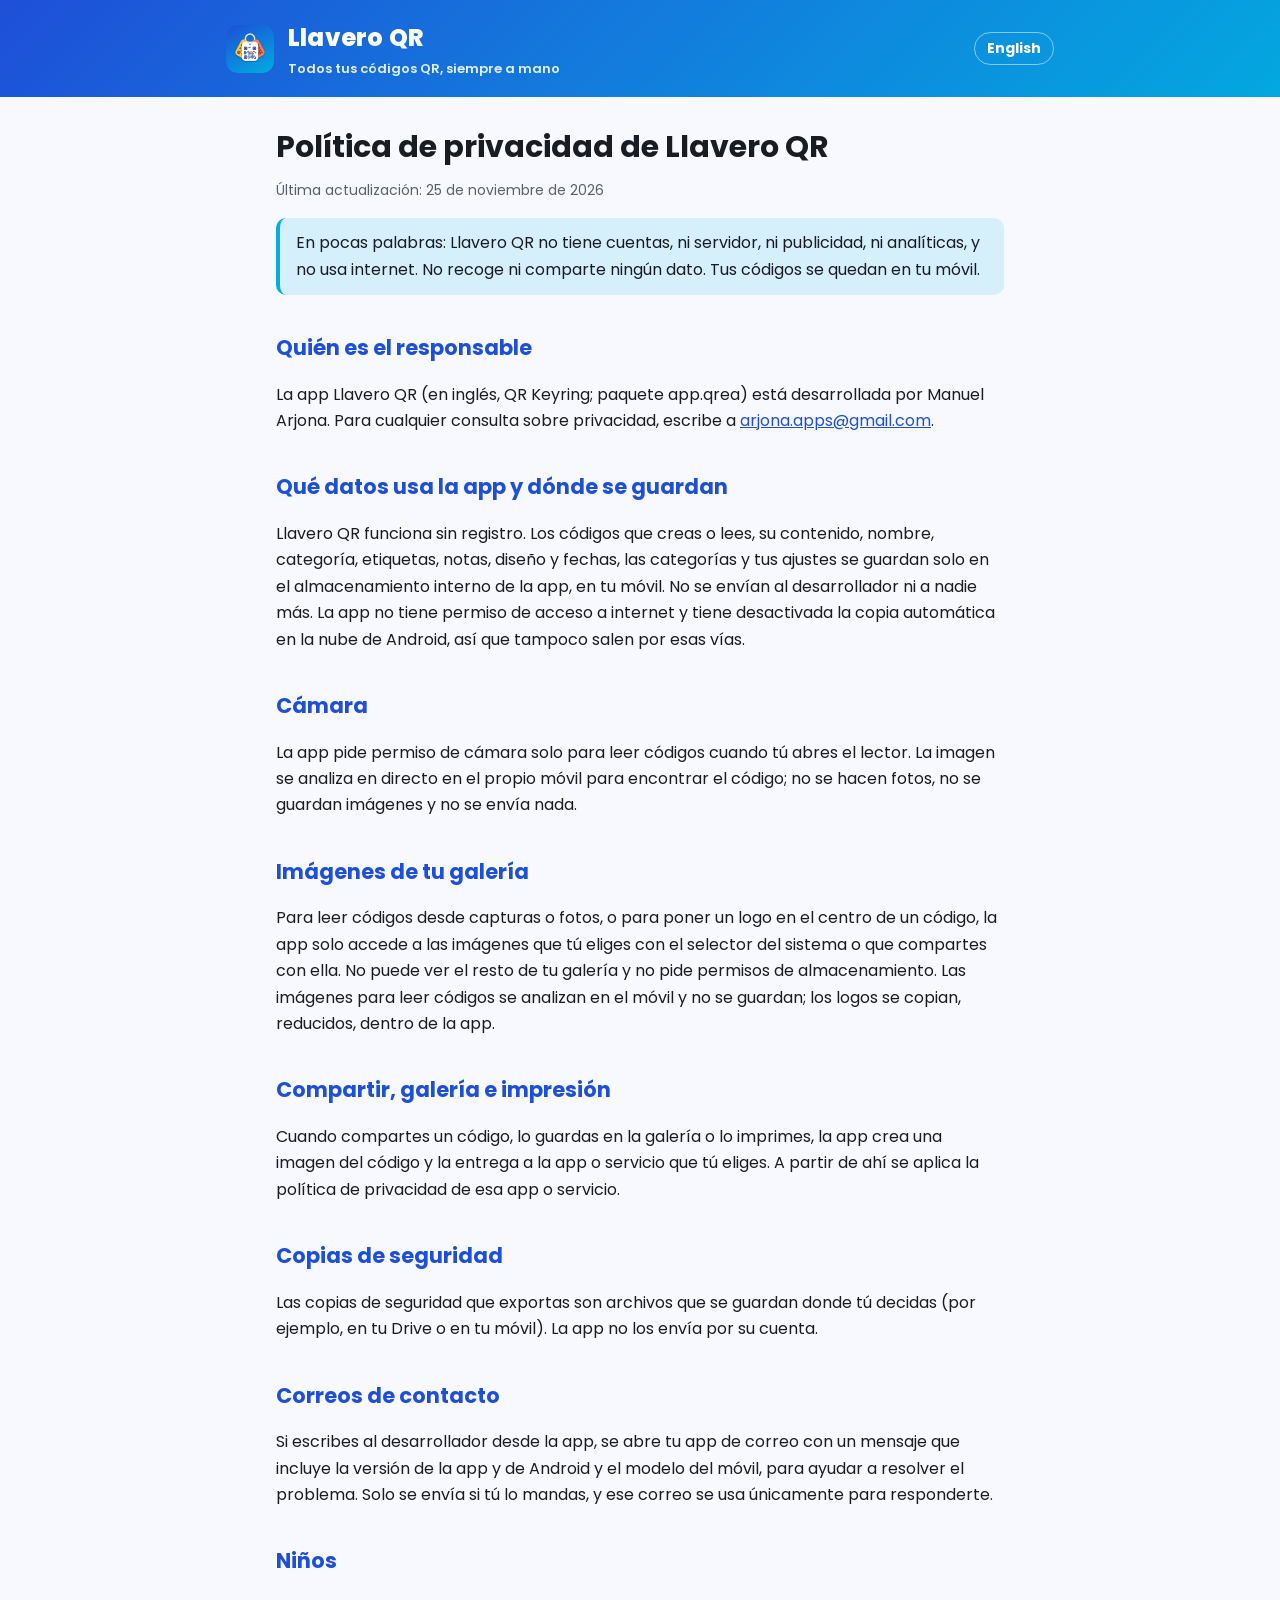
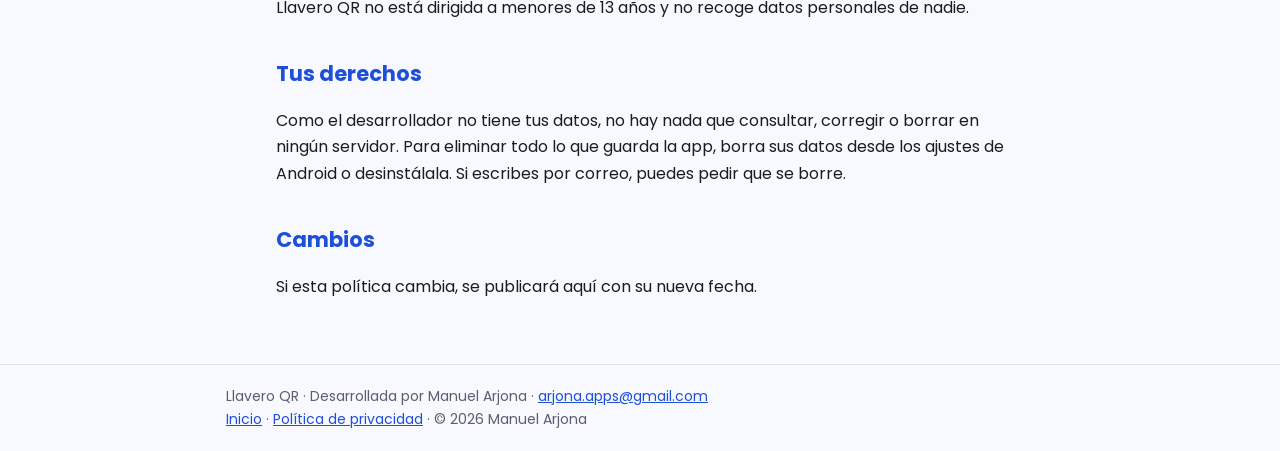
==== privacidad.html @ f52c0aac "Web y política de privacidad de Llavero QR Co-Authored-By: Claude Opus 5.5 <noreply@anthropic.com> C" ====
<!doctype html>
<html lang="es">
<head>
<meta charset="utf-8">
<meta name="viewport" content="width=device-width, initial-scale=1">
<meta name="theme-color" content="#1E4FD8">
<link rel="icon" href="favicon.png" type="image/png">
<link rel="preconnect" href="https://fonts.googleapis.com">
<link rel="preconnect" href="https://fonts.gstatic.com" crossorigin>
<link href="https://fonts.googleapis.com/css2?family=Poppins:wght@400;600;700;800&display=swap" rel="stylesheet">
<link rel="stylesheet" href="estilo.css">
<title>Privacidad de Llavero QR</title>
<meta name="description" content="Política de privacidad de la app Llavero QR.">
</head>
<body>
<header><div class="cab"><img src="icono.png" alt=""><div><a class="marca" href="index.html">Llavero QR</a><small>Todos tus códigos QR, siempre a mano</small></div><a class="idioma" href="privacy.html">English</a></div></header>
<main class="texto">
<h1>Política de privacidad de Llavero QR</h1>
<p class="fecha">Última actualización: 25 de noviembre de 2026</p>
<p class="nota">En pocas palabras: Llavero QR no tiene cuentas, ni servidor, ni publicidad, ni analíticas, y no usa internet. No recoge ni comparte ningún dato. Tus códigos se quedan en tu móvil.</p>

<h2>Quién es el responsable</h2>
<p>La app Llavero QR (en inglés, QR Keyring; paquete app.qrea) está desarrollada por Manuel Arjona. Para cualquier consulta sobre privacidad, escribe a <a href="mailto:arjona.apps@gmail.com?subject=APP%20Llavero%20QR%20-%20Privacidad">arjona.apps@gmail.com</a>.</p>

<h2>Qué datos usa la app y dónde se guardan</h2>
<p>Llavero QR funciona sin registro. Los códigos que creas o lees, su contenido, nombre, categoría, etiquetas, notas, diseño y fechas, las categorías y tus ajustes se guardan solo en el almacenamiento interno de la app, en tu móvil. No se envían al desarrollador ni a nadie más. La app no tiene permiso de acceso a internet y tiene desactivada la copia automática en la nube de Android, así que tampoco salen por esas vías.</p>

<h2>Cámara</h2>
<p>La app pide permiso de cámara solo para leer códigos cuando tú abres el lector. La imagen se analiza en directo en el propio móvil para encontrar el código; no se hacen fotos, no se guardan imágenes y no se envía nada.</p>

<h2>Imágenes de tu galería</h2>
<p>Para leer códigos desde capturas o fotos, o para poner un logo en el centro de un código, la app solo accede a las imágenes que tú eliges con el selector del sistema o que compartes con ella. No puede ver el resto de tu galería y no pide permisos de almacenamiento. Las imágenes para leer códigos se analizan en el móvil y no se guardan; los logos se copian, reducidos, dentro de la app.</p>

<h2>Compartir, galería e impresión</h2>
<p>Cuando compartes un código, lo guardas en la galería o lo imprimes, la app crea una imagen del código y la entrega a la app o servicio que tú eliges. A partir de ahí se aplica la política de privacidad de esa app o servicio.</p>

<h2>Copias de seguridad</h2>
<p>Las copias de seguridad que exportas son archivos que se guardan donde tú decidas (por ejemplo, en tu Drive o en tu móvil). La app no los envía por su cuenta.</p>

<h2>Correos de contacto</h2>
<p>Si escribes al desarrollador desde la app, se abre tu app de correo con un mensaje que incluye la versión de la app y de Android y el modelo del móvil, para ayudar a resolver el problema. Solo se envía si tú lo mandas, y ese correo se usa únicamente para responderte.</p>

<h2>Niños</h2>
<p>Llavero QR no está dirigida a menores de 13 años y no recoge datos personales de nadie.</p>

<h2>Tus derechos</h2>
<p>Como el desarrollador no tiene tus datos, no hay nada que consultar, corregir o borrar en ningún servidor. Para eliminar todo lo que guarda la app, borra sus datos desde los ajustes de Android o desinstálala. Si escribes por correo, puedes pedir que se borre.</p>

<h2>Cambios</h2>
<p>Si esta política cambia, se publicará aquí con su nueva fecha.</p>
</main>
<footer><div>Llavero QR · Desarrollada por Manuel Arjona · <a href="mailto:arjona.apps@gmail.com?subject=APP%20Llavero%20QR">arjona.apps@gmail.com</a><br>
<a href="index.html">Inicio</a> · <a href="privacidad.html">Política de privacidad</a> · © 2026 Manuel Arjona</div></footer>
</body>
</html>
---- estilo.css ----
:root{--azul:#1E4FD8;--cian:#00B0E0;--coral:#FF7A59;--crema:#E1F0FF;--acento:#1E4FD8;--fondo:#F8F9FF;--tarjeta:#FFFFFF;--texto:#191C22;--suave:#5A5F6E;--borde:#DCE2F0}
@media (prefers-color-scheme:dark){:root{--fondo:#10131A;--tarjeta:#1C1F27;--texto:#E1E2EC;--suave:#B4B9C8;--borde:#2E323C;--acento:#9DB7FF}}
*{box-sizing:border-box}
html{-webkit-text-size-adjust:100%}
body{margin:0;background:var(--fondo);color:var(--texto);font:16px/1.65 "Poppins",system-ui,-apple-system,"Segoe UI",Roboto,sans-serif}
header{background:linear-gradient(135deg,var(--azul) 0%,#1478DC 45%,var(--cian) 110%);color:#fff}
.cab{max-width:860px;margin:0 auto;padding:18px 16px;display:flex;align-items:center;gap:14px}
.cab img{width:48px;height:48px;border-radius:12px}
.cab a.marca{color:#fff;text-decoration:none;font-size:24px;font-weight:800;letter-spacing:.2px}
.cab small{display:block;color:var(--crema);font-size:13px;font-weight:600}
.cab .idioma{margin-left:auto;color:#fff;font-size:14px;font-weight:700;text-decoration:none;border:1.5px solid rgba(255,255,255,.5);border-radius:999px;padding:4px 12px}
.portada{max-width:860px;margin:0 auto;padding:28px 16px 40px}
.portada h1{font-size:34px;line-height:1.15;margin:0 0 12px;font-weight:800}
.portada p{color:#EAF4FF;font-size:18px;margin:0;max-width:620px}
main{max-width:860px;margin:0 auto;padding:24px 16px 48px}
main.texto{max-width:760px}
h1{font-size:30px;line-height:1.2;margin:8px 0 4px}
h2{font-size:21px;margin:36px 0 8px;color:var(--acento)}
h3{font-size:17px;margin:20px 0 4px}
.fecha{color:var(--suave);font-size:14px}
.nota{border-left:4px solid var(--cian);background:color-mix(in srgb,var(--cian) 14%,transparent);padding:12px 16px;border-radius:10px}
a{color:var(--acento)}
ul{padding-left:22px}
li{margin:4px 0}
.rejilla{display:grid;grid-template-columns:repeat(auto-fit,minmax(240px,1fr));gap:14px;margin-top:12px}
.tarjeta{background:var(--tarjeta);border:1px solid var(--borde);border-radius:18px;padding:16px 18px}
.tarjeta h3{margin:0 0 6px}
.tarjeta p{margin:0;color:var(--suave)}
.capturas{display:flex;gap:14px;overflow-x:auto;padding:4px 2px 14px;scroll-snap-type:x mandatory}
.capturas img{height:440px;width:auto;border-radius:18px;border:1px solid var(--borde);scroll-snap-align:start;flex:none}
.botones{display:flex;flex-wrap:wrap;gap:10px;margin:18px 0}
.boton{display:inline-block;background:#fff;color:var(--azul);text-decoration:none;padding:12px 18px;border-radius:12px;font-weight:800}
.boton.claro{background:transparent;color:#fff;border:1.5px solid rgba(255,255,255,.8)}
footer{border-top:1px solid var(--borde);color:var(--suave);font-size:14px}
footer div{max-width:860px;margin:0 auto;padding:20px 16px}
@media (max-width:520px){.portada h1{font-size:28px}.capturas img{height:380px}}
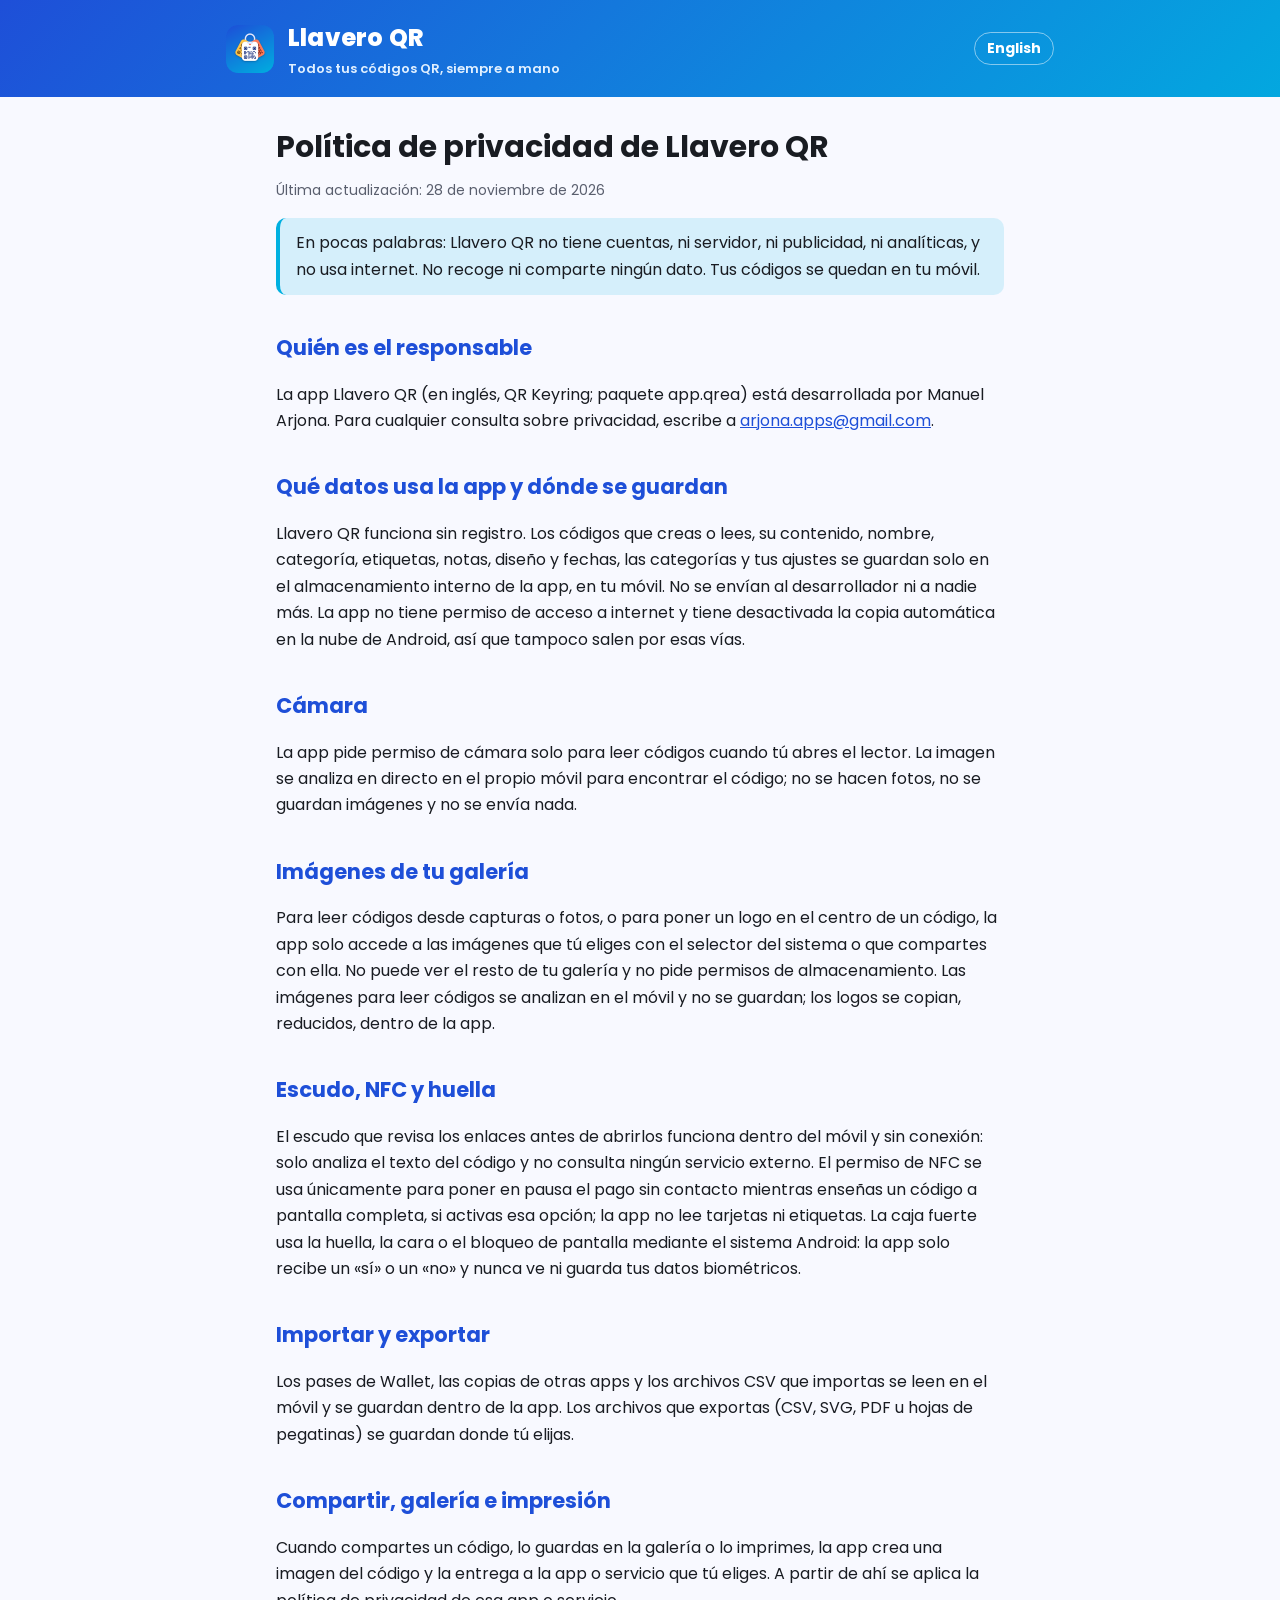
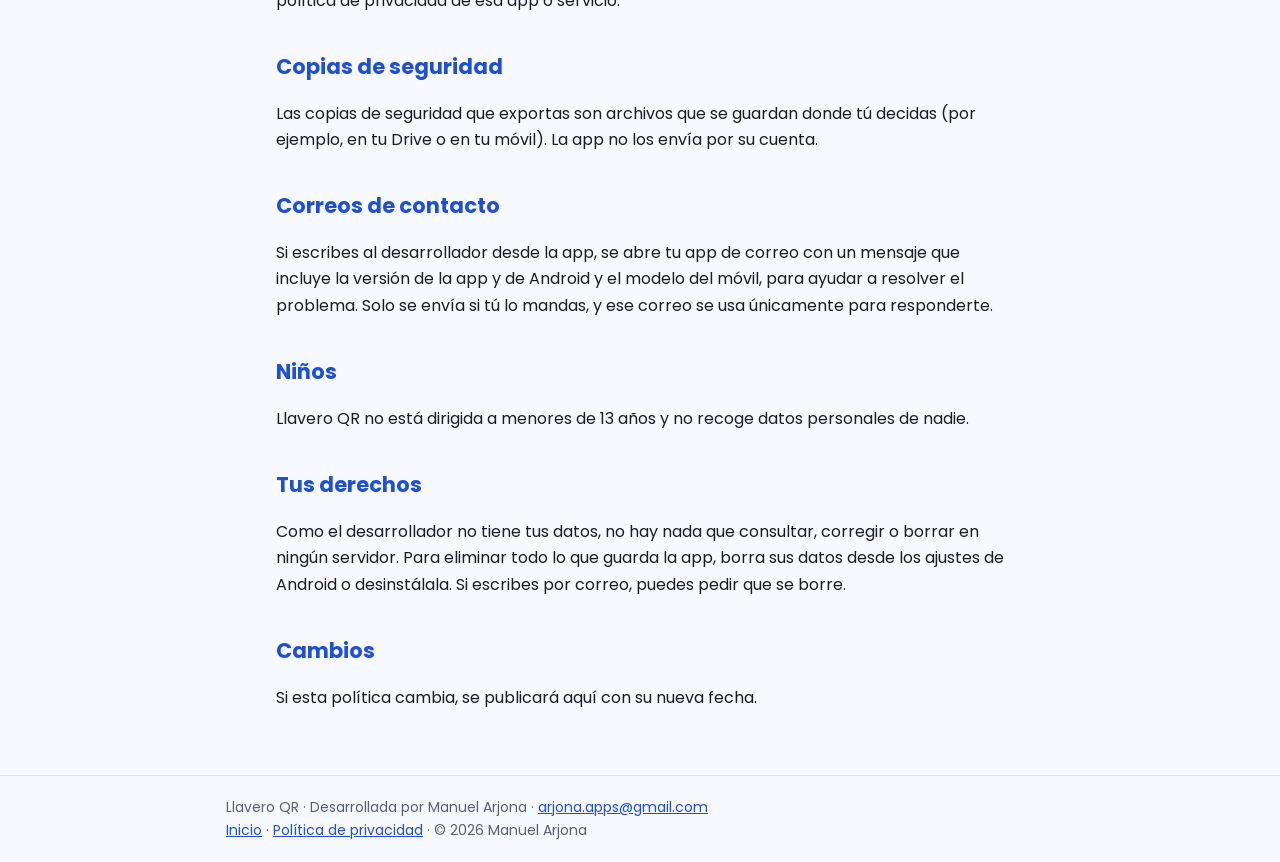
==== commit cfdd99ed: "Privacidad: escudo, NFC, huella e importación/exportación (Llavero QR 2.4) Co-Authored-By: Claude Op" ====
--- a/privacidad.html
+++ b/privacidad.html
@@ -16,7 +16,7 @@
 <header><div class="cab"><img src="icono.png" alt=""><div><a class="marca" href="index.html">Llavero QR</a><small>Todos tus códigos QR, siempre a mano</small></div><a class="idioma" href="privacy.html">English</a></div></header>
 <main class="texto">
 <h1>Política de privacidad de Llavero QR</h1>
-<p class="fecha">Última actualización: 25 de noviembre de 2026</p>
+<p class="fecha">Última actualización: 28 de noviembre de 2026</p>
 <p class="nota">En pocas palabras: Llavero QR no tiene cuentas, ni servidor, ni publicidad, ni analíticas, y no usa internet. No recoge ni comparte ningún dato. Tus códigos se quedan en tu móvil.</p>
 
 <h2>Quién es el responsable</h2>
@@ -30,6 +30,12 @@
 
 <h2>Imágenes de tu galería</h2>
 <p>Para leer códigos desde capturas o fotos, o para poner un logo en el centro de un código, la app solo accede a las imágenes que tú eliges con el selector del sistema o que compartes con ella. No puede ver el resto de tu galería y no pide permisos de almacenamiento. Las imágenes para leer códigos se analizan en el móvil y no se guardan; los logos se copian, reducidos, dentro de la app.</p>
+
+<h2>Escudo, NFC y huella</h2>
+<p>El escudo que revisa los enlaces antes de abrirlos funciona dentro del móvil y sin conexión: solo analiza el texto del código y no consulta ningún servicio externo. El permiso de NFC se usa únicamente para poner en pausa el pago sin contacto mientras enseñas un código a pantalla completa, si activas esa opción; la app no lee tarjetas ni etiquetas. La caja fuerte usa la huella, la cara o el bloqueo de pantalla mediante el sistema Android: la app solo recibe un «sí» o un «no» y nunca ve ni guarda tus datos biométricos.</p>
+
+<h2>Importar y exportar</h2>
+<p>Los pases de Wallet, las copias de otras apps y los archivos CSV que importas se leen en el móvil y se guardan dentro de la app. Los archivos que exportas (CSV, SVG, PDF u hojas de pegatinas) se guardan donde tú elijas.</p>
 
 <h2>Compartir, galería e impresión</h2>
 <p>Cuando compartes un código, lo guardas en la galería o lo imprimes, la app crea una imagen del código y la entrega a la app o servicio que tú eliges. A partir de ahí se aplica la política de privacidad de esa app o servicio.</p>
